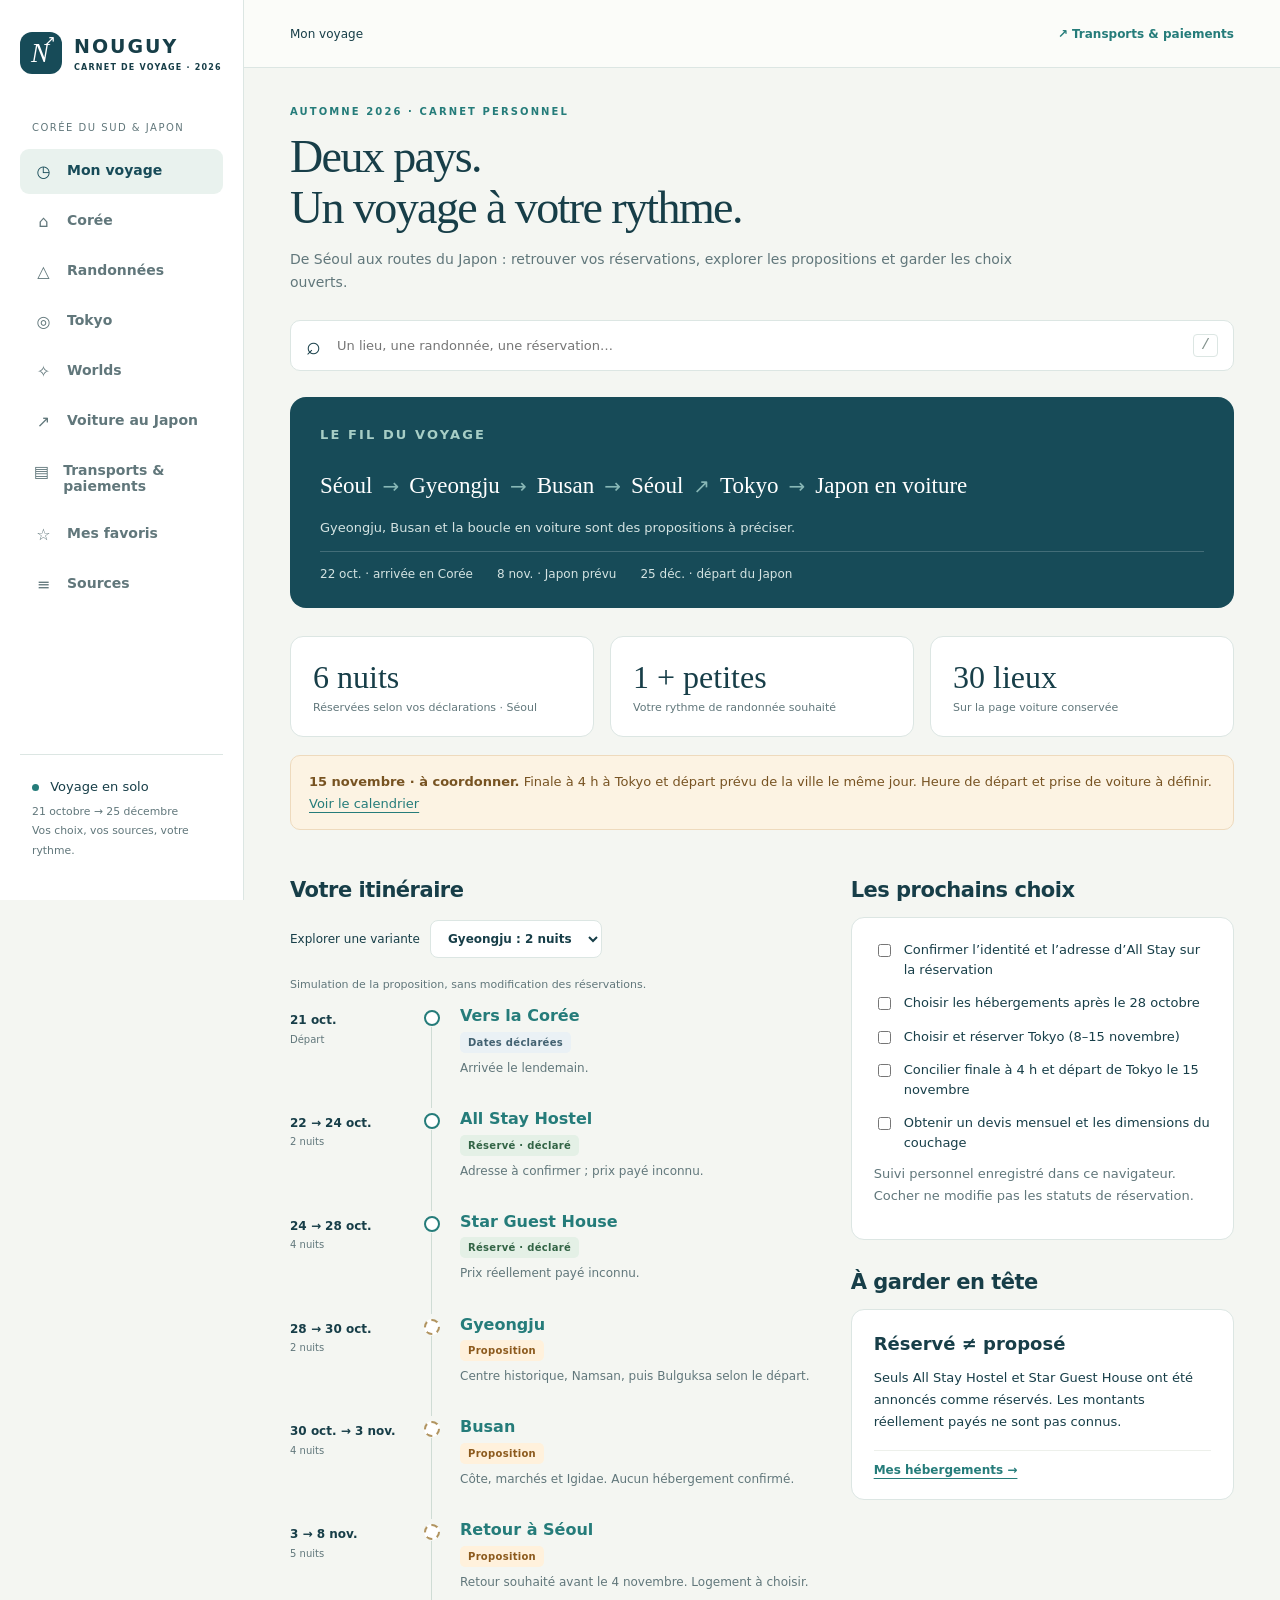
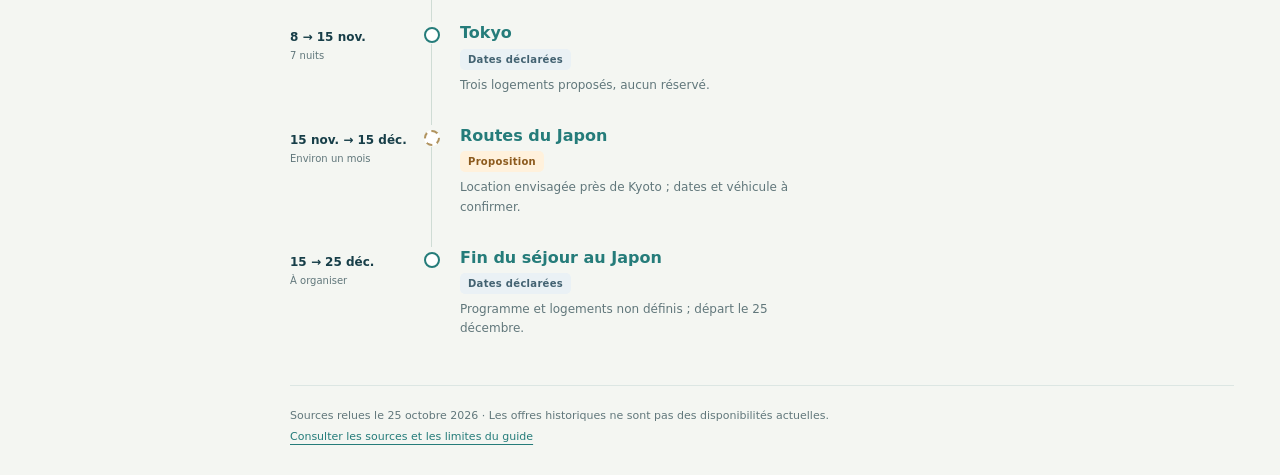
==== index.html @ 2d1d5a58 "Add files via upload" ====
<!doctype html>
<html lang="fr"><head><meta charset="utf-8"><meta name="viewport" content="width=device-width,initial-scale=1"><meta name="theme-color" content="#174b58"><title>Nouguy · Corée & Japon 2026</title><link rel="stylesheet" href="guide.css"><script defer src="guide.js"></script></head>
<body><a class="skip" href="#content">Aller au contenu</a><aside class="sidebar"><a class="brand" href="#voyage"><span class="brandmark">N<span>↗</span></span><span>NOUGUY<small>CARNET DE VOYAGE · 2026</small></span></a><div class="sidebar-label">CORÉE DU SUD & JAPON</div><nav aria-label="Rubriques du guide" id="navigation"></nav><div class="sidebar-foot"><span class="dot"></span> Voyage en solo<br><small>21 octobre → 25 décembre<br>Vos choix, vos sources, votre rythme.</small></div></aside>
<div class="app"><header class="topbar"><span id="breadcrumb">Le voyage</span><a href="#pratique">↗ Transports & paiements</a></header><main id="content" tabindex="-1"><div class="page-heading"><p class="eyebrow">AUTOMNE 2026 · CARNET PERSONNEL</p><h1 id="page-title">Deux pays.<br>Un voyage à votre rythme.</h1><p id="page-description"></p></div><div class="search-wrap"><span aria-hidden="true">⌕</span><input type="search" id="search" aria-label="Rechercher dans tout le guide" placeholder="Un lieu, une randonnée, une réservation…"><kbd>/</kbd></div><div id="search-results" hidden aria-live="polite"></div><div id="view"></div><footer>Sources relues le 25 octobre 2026 · Les offres historiques ne sont pas des disponibilités actuelles.<br><a href="#sources">Consulter les sources et les limites du guide</a></footer></main></div><div id="toast" role="status"></div></body></html>
---- guide.css ----
:root{--ink:#173e48;--muted:#61777b;--petrol:#174b58;--teal:#257c7a;--line:#dce6e3;--paper:#f4f6f2;--gold:#b97728;--white:#fff; font-family:Inter,ui-sans-serif,system-ui,-apple-system,BlinkMacSystemFont,"Segoe UI",sans-serif;color:var(--ink);background:var(--paper);font-size:15px}*{box-sizing:border-box}body{margin:0}a{color:var(--teal);text-underline-offset:4px}button,input,select{font:inherit}button,a,input,select,summary{outline-offset:4px}button{cursor:pointer}button:disabled{cursor:default}button:focus-visible,a:focus-visible,input:focus-visible,select:focus-visible,summary:focus-visible{outline:3px solid #bf8835}a:hover{color:#124c57}.skip{position:fixed;top:-80px;left:12px;z-index:99;background:white;padding:15px}.skip:focus{top:12px}.sidebar{position:fixed;inset:0 auto 0 0;width:244px;background:#fff;border-right:1px solid var(--line);padding:32px 20px;display:flex;flex-direction:column}.brand{text-decoration:none;color:var(--ink);display:flex;align-items:center;gap:12px;font-size:19px;font-weight:800;letter-spacing:2px}.brandmark{height:42px;width:42px;border-radius:12px;background:var(--petrol);color:white;display:grid;place-items:center;font:italic 27px Georgia;position:relative}.brandmark span{position:absolute;right:4px;top:0;font:15px system-ui}.brand small{font-size:8px;letter-spacing:1.2px;display:block;margin-top:6px}.sidebar-label{font-size:10px;letter-spacing:1.5px;color:var(--muted);margin:48px 12px 16px}nav{display:grid;gap:5px}nav a{display:flex;gap:14px;text-decoration:none;padding:13px 14px;color:var(--muted);border-radius:9px;font-size:14px;font-weight:550}nav a b{font-size:16px;width:19px;text-align:center;font-weight:400}nav a.active{color:var(--petrol);background:#e9f2ee;font-weight:750}nav a:hover{background:#f1f5f1}.sidebar-foot{margin-top:auto;font-size:13px;padding:24px 12px 0;border-top:1px solid var(--line)}.sidebar-foot small{color:var(--muted);display:block;line-height:1.8;margin:8px 0}.dot{display:inline-block;width:7px;height:7px;background:var(--teal);border-radius:50%;margin-right:7px}.app{margin-left:244px}.topbar{min-height:68px;border-bottom:1px solid var(--line);display:flex;align-items:center;justify-content:space-between;padding:18px 46px;font-size:12px;gap:15px;background:#fbfcf9}.topbar a{text-decoration:none;font-weight:650}main{max-width:1230px;margin:auto;padding:38px 46px 28px}.eyebrow{font-size:10px;letter-spacing:2.1px;font-weight:750;color:var(--teal);margin:0 0 15px}h1{font-family:Georgia,"Times New Roman",serif;font-weight:400;letter-spacing:-1.6px;font-size:46px;line-height:1.1;margin:0 0 15px}h2{font-size:21px;font-weight:650;letter-spacing:-.5px;margin:0 0 12px}h3{font-size:18px;margin:0 0 10px;line-height:1.35}.page-heading>p:last-child{color:var(--muted);max-width:740px;line-height:1.65;font-size:14px}.search-wrap{display:flex;align-items:center;gap:12px;margin:26px 0;border:1px solid var(--line);background:white;border-radius:10px;padding:10px 15px}.search-wrap>span{font-size:25px}.search-wrap input{width:100%;border:none;min-width:0;background:transparent;padding:4px;color:var(--ink);font-size:13px}.search-wrap kbd{color:#83928d;border:1px solid var(--line);padding:2px 7px;border-radius:4px}.hero{background:var(--petrol);color:#fff;border-radius:16px;padding:27px 30px;position:relative;overflow:hidden;margin:20px 0 28px}.hero p{color:#d4e3e2;font-size:13px;line-height:1.65}.hero .eyebrow{color:#a7cec6}.route{display:flex;align-items:center;gap:10px;flex-wrap:wrap;margin:27px 0 18px}.route a{color:white;text-decoration:none;font:23px Georgia}.route span{color:#88b7b6;font-size:20px}.hero-bottom{border-top:1px solid #ffffff30;padding-top:15px;display:flex;gap:24px;flex-wrap:wrap;font-size:12px;color:#d4e3e2}.section-head{display:flex;justify-content:space-between;align-items:center;gap:15px;margin:30px 0 15px}.section-head h2{margin:0}.section-head a{font-size:12px}.grid{display:grid;grid-template-columns:repeat(2,minmax(0,1fr));gap:16px}.grid.three{grid-template-columns:repeat(3,minmax(0,1fr))}.card{background:white;border:1px solid var(--line);border-radius:13px;padding:22px;min-width:0}.card p,.card li{line-height:1.7;font-size:13px}.card p{margin:10px 0}.card ul{padding-left:19px;margin:10px 0}.card .muted,.muted{color:var(--muted);font-size:12px;line-height:1.65}.card-top{display:flex;justify-content:space-between;gap:10px;align-items:start;margin-bottom:12px}.badge{font-size:10px;letter-spacing:.3px;font-weight:750;padding:5px 8px;border-radius:5px;display:inline-block;background:#eaf1f5;color:#436271}.badge.reserved{background:#e4f0e6;color:#326445}.badge.preference{background:#eeeafa;color:#685486}.badge.pending{background:#fff1dc;color:#8c5a1d}.badge.historical{background:#f2ede6;color:#77634d}.badge.verified{background:#dff0eb;color:#226959}.save{border:1px solid var(--line);background:white;border-radius:50%;height:30px;width:30px;color:var(--muted);flex:none}.save[aria-pressed=true]{background:#fff0d2;color:#936117;border-color:#d9bc83}.save:hover{background:#f5f5ee}.meta{font-size:11px;letter-spacing:.6px;text-transform:uppercase;color:var(--muted);margin:5px 0 8px}.price{font:30px Georgia;color:var(--teal);margin:12px 0}.price small{font:12px system-ui;color:var(--muted)}.links{display:flex;flex-wrap:wrap;gap:12px;margin-top:17px;padding-top:12px;border-top:1px solid #edf0eb;font-size:12px}.links a{font-weight:600}.notice{padding:15px 18px;background:#fcf3e3;border:1px solid #eedabd;border-radius:10px;color:#775322;font-size:13px;line-height:1.65;margin:18px 0}.notice.info{background:#eaf2f1;border-color:#d0e2dd;color:#355f61}.timeline{display:grid;gap:0}.stop{display:grid;grid-template-columns:120px 22px 1fr;gap:14px;position:relative;padding-bottom:24px}.stop:last-child{padding-bottom:0}.stop-date{font-size:12px;font-weight:700;padding-top:5px;line-height:1.7}.stop-date small{display:block;font-weight:400;color:var(--muted)}.stop-track{position:relative}.stop-track:before{content:"";height:12px;width:12px;border:2px solid var(--teal);border-radius:50%;display:block;margin-top:5px;background:white}.stop.proposed .stop-track:before{border-style:dashed;border-color:#b19460}.stop-track:after{content:"";position:absolute;left:7px;top:22px;bottom:-24px;border-left:1px solid #cfdcd5}.stop:last-child .stop-track:after{display:none}.stop h3{margin-bottom:5px;font-size:16px}.stop p{font-size:12px;margin:6px 0;color:var(--muted);line-height:1.6}.stop a{text-decoration:none}.split{display:grid;grid-template-columns:1.4fr 1fr;gap:24px;align-items:start}.checklist{display:grid;gap:13px}.check{display:flex;align-items:start;gap:10px;font-size:13px;line-height:1.55}.check input{accent-color:var(--teal);margin-top:4px;flex:none}.check:has(input:checked) span{text-decoration:line-through;color:var(--muted)}.toolbar{display:flex;gap:10px;flex-wrap:wrap;align-items:center;margin:18px 0}.toolbar label{font-size:12px}.toolbar select,.toolbar button,.button{border:1px solid var(--line);background:white;color:var(--ink);border-radius:8px;padding:10px 13px;text-decoration:none;display:inline-block;font-size:12px;font-weight:650}.toolbar button[aria-pressed=true],.button.primary{background:var(--petrol);color:white;border-color:var(--petrol)}.toolbar button:hover,.button:hover{box-shadow:0 0 0 2px #dce9e0}.table-scroll{overflow:auto;border:1px solid var(--line);border-radius:10px;background:white;margin:15px 0}table{border-collapse:collapse;width:100%;font-size:12px}th{text-align:left;background:#eaf0eb;color:#526b65;font-size:10px;letter-spacing:.5px;text-transform:uppercase}th,td{padding:13px 16px;border-bottom:1px solid var(--line);line-height:1.55;vertical-align:top}tr:last-child td{border-bottom:0}.table-scroll table{min-width:520px}details{margin-top:15px;border-top:1px solid var(--line);padding-top:12px}summary{cursor:pointer;color:var(--teal);font-size:12px;font-weight:650}details ol{font-size:13px;line-height:1.8;padding-left:20px}.stat{font:32px Georgia}.stat-label{font-size:11px;color:var(--muted);margin-top:5px}.source-note{font-size:11px;color:var(--muted);line-height:1.65;margin-top:12px}.source-card{margin-bottom:12px}.source-card a{overflow-wrap:anywhere}.empty{padding:35px;text-align:center;border:1px dashed var(--line);border-radius:12px;color:var(--muted)}#search-results{margin:20px 0}#search-results a.result{display:block;padding:15px;background:white;border:1px solid var(--line);border-radius:8px;text-decoration:none;margin:8px 0}#search-results a span{font-size:11px;display:block;color:var(--muted);margin-bottom:5px}footer{border-top:1px solid var(--line);margin-top:40px;padding-top:20px;font-size:11px;color:var(--muted);line-height:1.9}#toast{position:fixed;bottom:20px;left:50%;transform:translateX(-50%);background:var(--petrol);color:white;padding:12px 20px;border-radius:9px;font-size:13px;z-index:10;display:none}.is-hidden,[hidden]{display:none!important}.callout-number{font:40px Georgia;color:#b2cbc2}.wide{grid-column:1/-1}.small-heading{font-size:12px;letter-spacing:1px;text-transform:uppercase;color:var(--muted);margin:20px 0 10px}.trip-strip{display:flex;gap:5px;flex-wrap:wrap;margin:15px 0}.night{background:#e2ede3;border-radius:5px;padding:9px 11px;font-size:12px}.night:nth-child(n+3){background:#e5eef1}
@media(min-width:1450px){main{padding-top:48px}h1{font-size:53px}}
@media(max-width:1100px){.sidebar{width:206px;padding:25px 14px}.app{margin-left:206px}main{padding:30px 26px}.topbar{padding:17px 26px}.grid.three{grid-template-columns:1fr}.split{grid-template-columns:1fr}h1{font-size:41px}}
@media(max-width:760px){.sidebar{position:relative;width:auto;padding:18px 18px 0;border-right:0;border-bottom:1px solid var(--line)}.brand{font-size:16px}.brandmark{width:34px;height:34px}.sidebar-label,.sidebar-foot{display:none}nav{display:flex;overflow-x:auto;gap:5px;margin:16px -18px 0;padding:0 12px 10px}nav a{flex:none;padding:9px 11px;font-size:12px}nav a b{display:none}.app{margin-left:0}.topbar{padding:12px 18px;min-height:46px;font-size:10px}main{padding:27px 18px}.grid{grid-template-columns:1fr}h1{font-size:36px}.hero{padding:22px}.route a{font-size:20px}.route{gap:8px}.card{padding:19px}.stop{grid-template-columns:85px 18px 1fr;gap:10px}.stop-date{font-size:11px}.page-heading>p:last-child{font-size:13px}.section-head{align-items:start}.section-head h2{font-size:19px}.search-wrap kbd{display:none}.toolbar select{max-width:100%}}
@media print{.sidebar,.topbar,.search-wrap,.save,.toolbar,footer{display:none}.app{margin:0}main{max-width:none;padding:0}.card{break-inside:avoid}.hero{color:var(--ink);background:white}.hero p,.hero a{color:var(--ink)}details>ol{display:block}}

.hero>a:not(.button){color:#d9eee6}.hero>a:not(.button):hover{color:#fff}.card[id]{scroll-margin-top:24px}
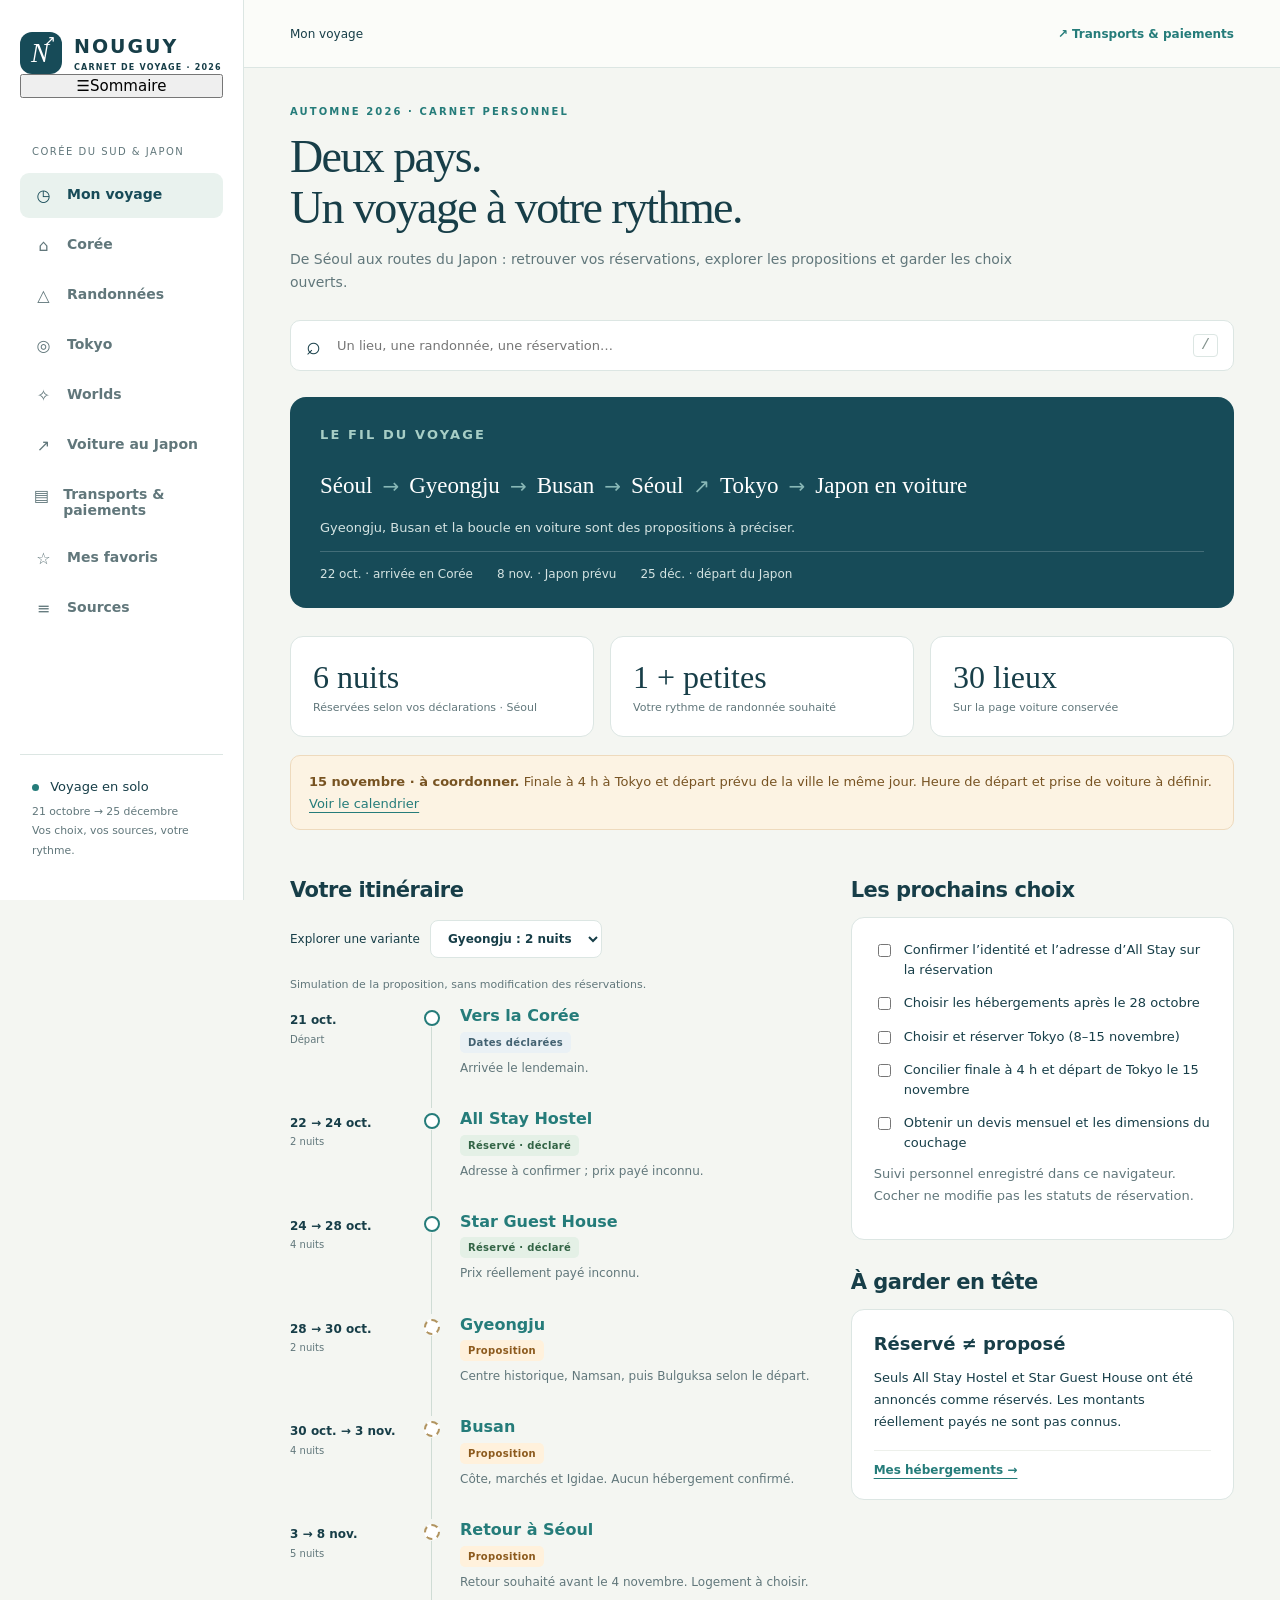
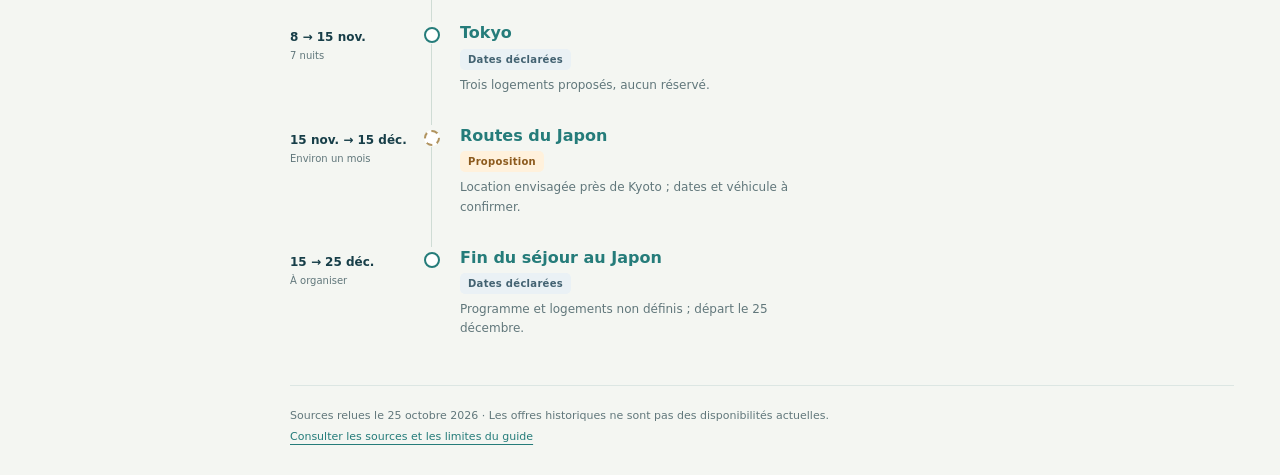
==== commit b4c3ea36: "Ajoute bouton Sommaire sur mobile" ====
--- a/index.html
+++ b/index.html
@@ -1,4 +1,4 @@
 <!doctype html>
 <html lang="fr"><head><meta charset="utf-8"><meta name="viewport" content="width=device-width,initial-scale=1"><meta name="theme-color" content="#174b58"><title>Nouguy · Corée & Japon 2026</title><link rel="stylesheet" href="guide.css"><script defer src="guide.js"></script></head>
-<body><a class="skip" href="#content">Aller au contenu</a><aside class="sidebar"><a class="brand" href="#voyage"><span class="brandmark">N<span>↗</span></span><span>NOUGUY<small>CARNET DE VOYAGE · 2026</small></span></a><div class="sidebar-label">CORÉE DU SUD & JAPON</div><nav aria-label="Rubriques du guide" id="navigation"></nav><div class="sidebar-foot"><span class="dot"></span> Voyage en solo<br><small>21 octobre → 25 décembre<br>Vos choix, vos sources, votre rythme.</small></div></aside>
+<body><a class="skip" href="#content">Aller au contenu</a><aside class="sidebar"><a class="brand" href="#voyage"><span class="brandmark">N<span>↗</span></span><span>NOUGUY<small>CARNET DE VOYAGE · 2026</small></span></a><button class="menu-toggle" id="menu-toggle" type="button" aria-controls="navigation" aria-expanded="false" aria-label="Ouvrir le sommaire"><span aria-hidden="true">☰</span><span>Sommaire</span></button><div class="sidebar-label">CORÉE DU SUD & JAPON</div><nav aria-label="Rubriques du guide" id="navigation"></nav><div class="sidebar-foot"><span class="dot"></span> Voyage en solo<br><small>21 octobre → 25 décembre<br>Vos choix, vos sources, votre rythme.</small></div></aside>
 <div class="app"><header class="topbar"><span id="breadcrumb">Le voyage</span><a href="#pratique">↗ Transports & paiements</a></header><main id="content" tabindex="-1"><div class="page-heading"><p class="eyebrow">AUTOMNE 2026 · CARNET PERSONNEL</p><h1 id="page-title">Deux pays.<br>Un voyage à votre rythme.</h1><p id="page-description"></p></div><div class="search-wrap"><span aria-hidden="true">⌕</span><input type="search" id="search" aria-label="Rechercher dans tout le guide" placeholder="Un lieu, une randonnée, une réservation…"><kbd>/</kbd></div><div id="search-results" hidden aria-live="polite"></div><div id="view"></div><footer>Sources relues le 25 octobre 2026 · Les offres historiques ne sont pas des disponibilités actuelles.<br><a href="#sources">Consulter les sources et les limites du guide</a></footer></main></div><div id="toast" role="status"></div></body></html>
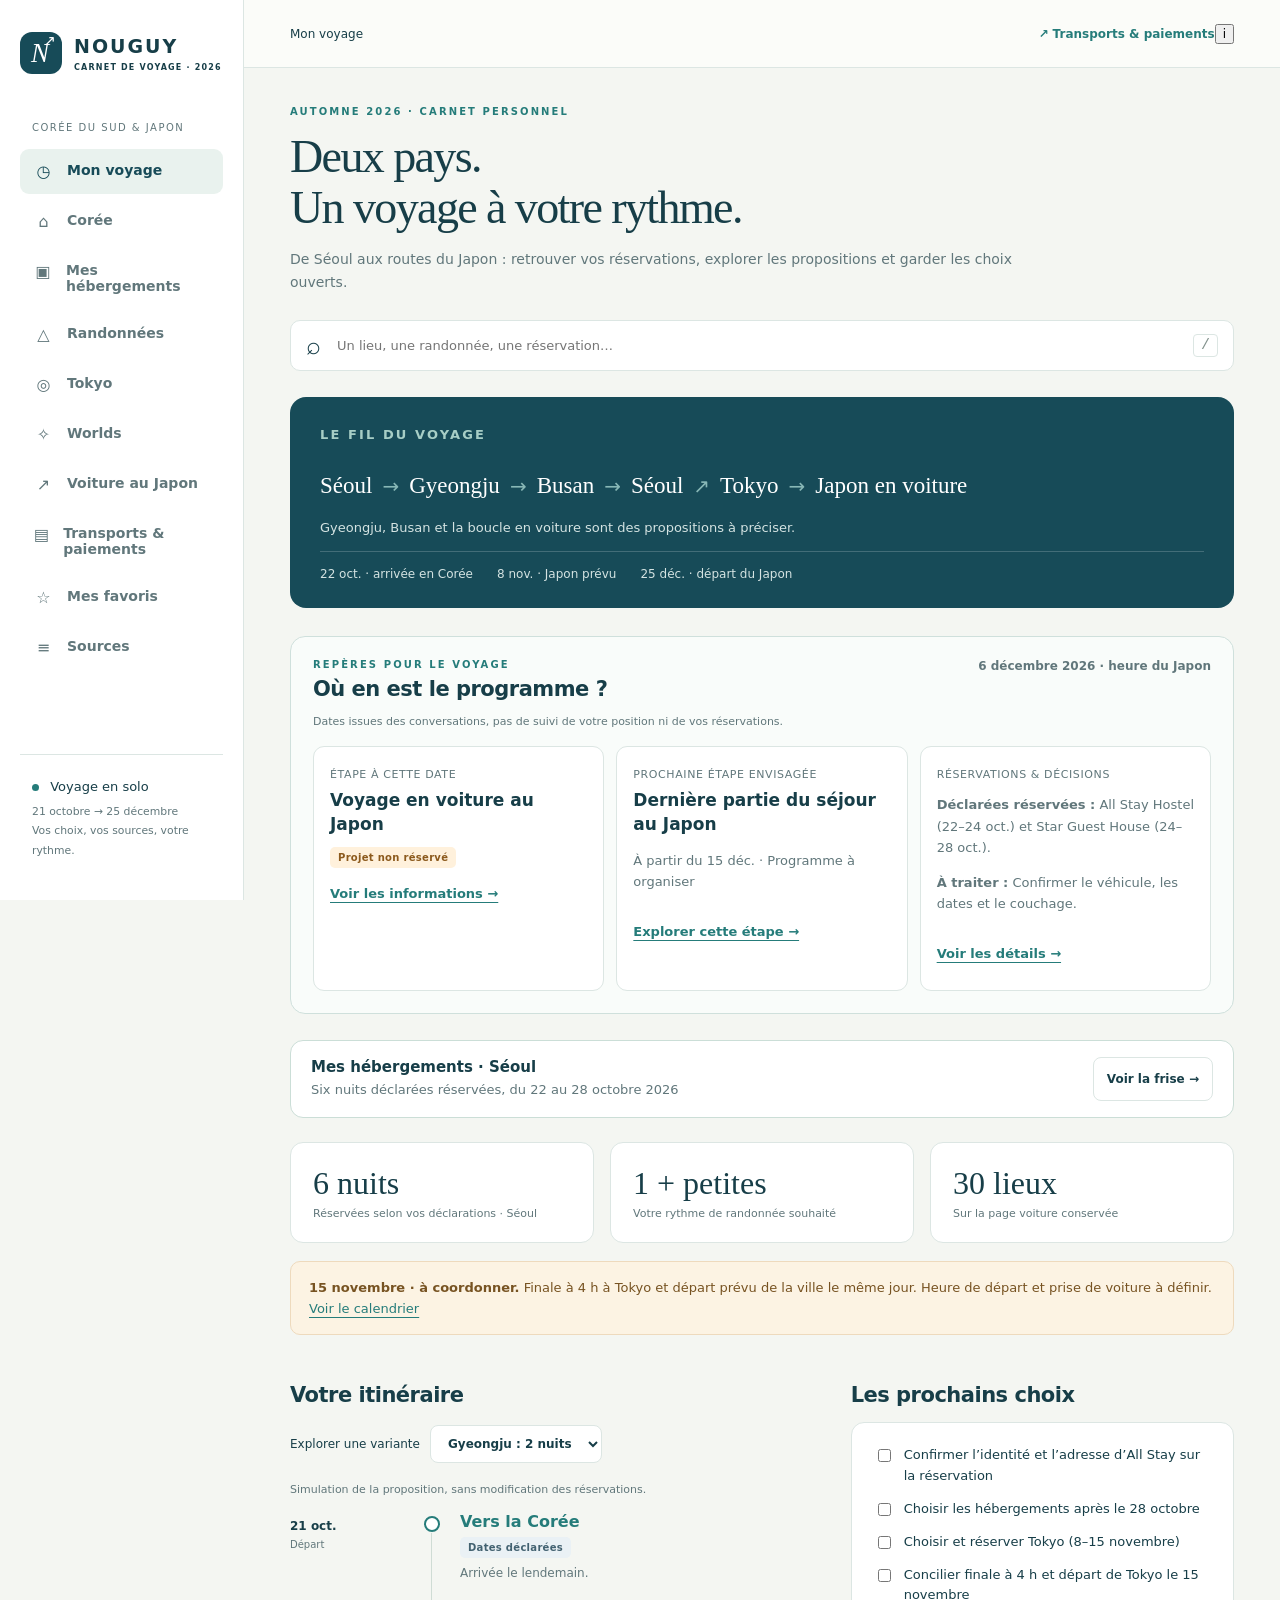
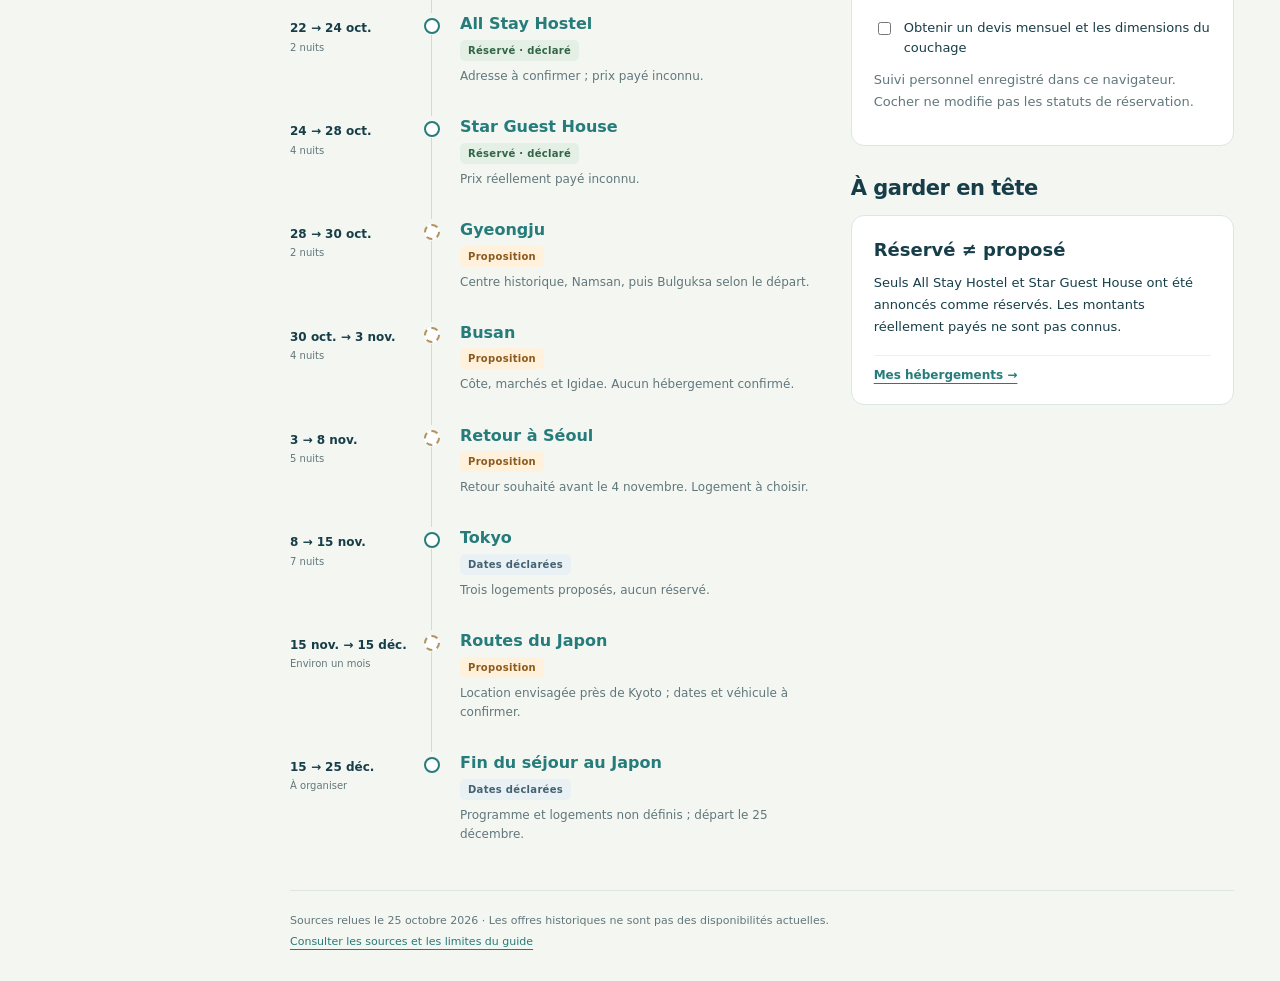
==== commit 1de1f5a4: "Ajoute bouton info et mode d'emploi dans une modale" ====
--- a/index.html
+++ b/index.html
@@ -1,4 +1,19 @@
 <!doctype html>
 <html lang="fr"><head><meta charset="utf-8"><meta name="viewport" content="width=device-width,initial-scale=1"><meta name="theme-color" content="#174b58"><title>Nouguy · Corée & Japon 2026</title><link rel="stylesheet" href="guide.css"><script defer src="guide.js"></script></head>
 <body><a class="skip" href="#content">Aller au contenu</a><aside class="sidebar"><a class="brand" href="#voyage"><span class="brandmark">N<span>↗</span></span><span>NOUGUY<small>CARNET DE VOYAGE · 2026</small></span></a><button class="menu-toggle" id="menu-toggle" type="button" aria-controls="navigation" aria-expanded="false" aria-label="Ouvrir le sommaire"><span aria-hidden="true">☰</span><span>Sommaire</span></button><div class="sidebar-label">CORÉE DU SUD & JAPON</div><nav aria-label="Rubriques du guide" id="navigation"></nav><div class="sidebar-foot"><span class="dot"></span> Voyage en solo<br><small>21 octobre → 25 décembre<br>Vos choix, vos sources, votre rythme.</small></div></aside>
-<div class="app"><header class="topbar"><span id="breadcrumb">Le voyage</span><a href="#pratique">↗ Transports & paiements</a></header><main id="content" tabindex="-1"><div class="page-heading"><p class="eyebrow">AUTOMNE 2026 · CARNET PERSONNEL</p><h1 id="page-title">Deux pays.<br>Un voyage à votre rythme.</h1><p id="page-description"></p></div><div class="search-wrap"><span aria-hidden="true">⌕</span><input type="search" id="search" aria-label="Rechercher dans tout le guide" placeholder="Un lieu, une randonnée, une réservation…"><kbd>/</kbd></div><div id="search-results" hidden aria-live="polite"></div><div id="view"></div><footer>Sources relues le 25 octobre 2026 · Les offres historiques ne sont pas des disponibilités actuelles.<br><a href="#sources">Consulter les sources et les limites du guide</a></footer></main></div><div id="toast" role="status"></div></body></html>
+<div class="app"><header class="topbar"><span id="breadcrumb">Le voyage</span><div class="topbar-actions"><a href="#pratique">↗ Transports & paiements</a><button type="button" class="info-trigger" id="info-trigger" aria-haspopup="dialog" aria-controls="info-dialog" aria-label="Informations : comment utiliser le site" title="Mode d’emploi">i</button></div></header><main id="content" tabindex="-1"><div class="page-heading"><p class="eyebrow">AUTOMNE 2026 · CARNET PERSONNEL</p><h1 id="page-title">Deux pays.<br>Un voyage à votre rythme.</h1><p id="page-description"></p></div><div class="search-wrap"><span aria-hidden="true">⌕</span><input type="search" id="search" aria-label="Rechercher dans tout le guide" placeholder="Un lieu, une randonnée, une réservation…"><kbd>/</kbd></div><div id="search-results" hidden aria-live="polite"></div><div id="view"></div><footer>Sources relues le 25 octobre 2026 · Les offres historiques ne sont pas des disponibilités actuelles.<br><a href="#sources">Consulter les sources et les limites du guide</a></footer></main></div>
+<dialog id="info-dialog" class="info-dialog" aria-labelledby="info-title" aria-describedby="info-desc">
+  <div class="info-dialog-head">
+    <div><p class="eyebrow">MODE D’EMPLOI · NOUGUY 2026</p><h2 id="info-title">Comment utiliser ce carnet ?</h2><p id="info-desc">Le guide rassemble les informations retrouvées dans six conversations sur la Corée et le Japon. Il fonctionne sur ordinateur et téléphone Android.</p></div>
+    <button type="button" class="info-close" id="info-close" aria-label="Fermer le mode d’emploi">×</button>
+  </div>
+  <div class="info-dialog-body">
+    <section><h3><span>01</span> Se déplacer dans le guide</h3><p>Sur Android, appuyer sur <strong>Sommaire</strong> pour afficher les rubriques. Sur ordinateur, elles sont dans le menu latéral. <strong>Mon voyage</strong> rassemble le programme ; son encadré « étape à cette date » se base sur le calendrier prévu, <em>pas</em> sur une localisation GPS.</p></section>
+    <section><h3><span>02</span> Rechercher une information</h3><p>La barre de recherche retrouve les randonnées, hôtels, lieux des Worlds, rubriques et <strong>30 emplacements automobiles</strong>. Essayer un nom, une ville, une région ou une adresse japonaise. Sur ordinateur, la touche <kbd>/</kbd> place le curseur dans la recherche.</p></section>
+    <section><h3><span>03</span> Hébergements et itinéraire</h3><p><strong>Mes hébergements</strong> présente la frise des six nuits à Séoul, annoncées réservées dans les conversations. Les autres nuits et étapes sont des <strong>propositions</strong> sauf mention explicite. Les offres comparées à Tokyo et leurs prix sont historiques, non des disponibilités actuelles.</p></section>
+    <section><h3><span>04</span> Carte automobile</h3><p>Ouvrir <strong>Voiture au Japon</strong> puis la carte : cinq régions, 30 fiches, tarifs publiés, restrictions et liens externes. Cliquer sur une épingle ou une fiche pour lire les détails. <strong>Les épingles sont approximatives :</strong> ne jamais naviguer directement vers leur position. Vérifier l’établissement et l’entrée du parking dans Google Maps et sur la fiche source avant de rouler. Certains sites sont fermés ou soumis à des restrictions saisonnières.</p></section>
+    <section><h3><span>05</span> Favoris et sauvegarde</h3><p>L’étoile <strong>☆</strong> ajoute une randonnée, un hôtel, une piste Worlds ou un emplacement auto aux <strong>Mes favoris</strong>. Les cases de la liste « prochains choix » y sont conservées également. Ces données sont stockées <strong>dans le navigateur actuel seulement</strong>, sans compte ni synchronisation automatique. Dans Mes favoris, choisir <strong>Exporter mes choix</strong> pour obtenir un fichier JSON, puis <strong>Importer</strong> sur l’autre appareil ; l’import remplace les choix existants après confirmation.</p></section>
+    <section><h3><span>06</span> Sources, limites et connexion</h3><p>La rubrique <strong>Sources</strong> donne accès aux six conversations et à leurs extractions. Les dates, réservations et préférences sont reprises de ces échanges ; les prix, accès, horaires et événements peuvent avoir changé. Le guide ne réserve rien et ne suit pas les déplacements. Le site, le fond routier détaillé, Google Maps et les liens externes demandent une connexion : <strong>un véritable mode hors ligne n’est pas encore prévu</strong>.</p></section>
+  </div>
+  <div class="info-dialog-foot"><a href="#favoris" data-info-navigate>Voir mes favoris</a><a href="#sources" data-info-navigate>Consulter les sources</a><button type="button" class="info-done" id="info-done">Compris</button></div>
+</dialog><div id="toast" role="status"></div></body></html>
--- a/guide.css
+++ b/guide.css
@@ -5,3 +5,113 @@
 @media print{.sidebar,.topbar,.search-wrap,.save,.toolbar,footer{display:none}.app{margin:0}main{max-width:none;padding:0}.card{break-inside:avoid}.hero{color:var(--ink);background:white}.hero p,.hero a{color:var(--ink)}details>ol{display:block}}
 
 .hero>a:not(.button){color:#d9eee6}.hero>a:not(.button):hover{color:#fff}.card[id]{scroll-margin-top:24px}
+
+/* Navigation Android et repères contextuels : contenus historiques inchangés. */
+.menu-toggle{display:none;align-items:center;justify-content:center;gap:8px;min-height:46px;padding:8px 13px;border-radius:9px;border:1px solid var(--line);background:#fff;color:var(--petrol);font-size:14px;font-weight:750}
+.menu-toggle span:first-child{font-size:19px}
+.trip-now{border:1px solid #cfe0dc;background:#f9fcfa;border-radius:15px;padding:22px;margin:0 0 26px}
+.trip-now-header{display:flex;align-items:start;justify-content:space-between;gap:12px;flex-wrap:wrap}
+.trip-now-header .eyebrow{margin-bottom:7px}.trip-now-header h2{margin:0}
+.trip-date{font-size:12px;color:var(--muted);font-weight:650}
+.trip-now-grid{display:grid;grid-template-columns:repeat(3,minmax(0,1fr));gap:12px;margin-top:15px}
+.trip-now-item{border:1px solid var(--line);background:#fff;border-radius:11px;padding:16px;min-width:0}
+.trip-now-item h3{font-size:17px;line-height:1.4;margin:7px 0 10px}
+.trip-now-item p{font-size:13px;color:var(--muted);line-height:1.65}
+.trip-now-item a{display:inline-flex;align-items:center;min-height:40px;margin-top:6px;font-size:13px;font-weight:700}
+@media(max-width:1100px){.trip-now-grid{grid-template-columns:1fr}}
+@media(max-width:760px){
+ .sidebar{position:sticky;top:0;z-index:50;display:grid;grid-template-columns:minmax(0,1fr) auto;align-items:center;padding:10px 16px;gap:8px;background:#fff}
+ .sidebar .brand{min-width:0}
+ .sidebar .brandmark{width:38px;height:38px;flex:none}
+ .menu-toggle{display:inline-flex}
+ .sidebar nav{display:none;grid-column:1/-1;max-height:67dvh;overflow-y:auto;overscroll-behavior:contain;gap:2px;margin:5px -16px -10px;padding:8px 16px 14px;background:#fff;border-top:1px solid var(--line);box-shadow:0 8px 16px #173e4815}
+ .sidebar.menu-open nav{display:grid}
+ .sidebar nav a{display:flex;align-items:center;min-height:46px;padding:10px 13px;font-size:14px}
+ .sidebar nav a b{display:inline-block}
+ .card p,.card li{font-size:14px}
+ .card .muted,.muted,.source-note{font-size:13px}
+ .toolbar button,.toolbar select,.button,.save{min-height:44px}
+ .save{width:44px;height:44px;font-size:20px}
+ .search-wrap{min-height:48px}
+ .search-wrap input{font-size:16px}
+ .trip-now{padding:16px}
+ .trip-now-grid{grid-template-columns:1fr}
+ .trip-now-item{padding:14px}
+ .trip-now-item a{min-height:44px}
+ #content,.card[id]{scroll-margin-top:82px}
+}
+@media print{.menu-toggle{display:none!important}.trip-now{break-inside:avoid}}
+
+/* Hébergements à Séoul : frise accessible avec codes visuels distincts. */
+.stay-quicklink{display:flex;align-items:center;justify-content:space-between;gap:18px;background:#fff;border:1px solid #cbded7;border-radius:13px;padding:16px 20px;margin:0 0 24px}
+.stay-quicklink>div{display:grid;gap:5px}
+.stay-quicklink strong{font-size:15px}
+.stay-quicklink span{font-size:13px;line-height:1.4;color:var(--muted)}
+.stay-quicklink .button{display:inline-flex;align-items:center;justify-content:center;min-height:44px;white-space:nowrap}
+.stay-intro{display:flex;align-items:center;justify-content:space-between;gap:18px;background:#eaf3ed;border:1px solid #cbded4;border-radius:14px;padding:22px 24px;margin:20px 0}
+.stay-intro h2{font:400 30px Georgia,serif}
+.stay-intro p:not(.eyebrow){color:#435e5e;line-height:1.7;font-size:13px;margin:0;max-width:660px}
+.stay-intro-total{display:grid;place-items:center;border-radius:12px;background:#fff;min-width:96px;padding:13px}
+.stay-intro-total strong{font:400 42px Georgia,serif;line-height:1}
+.stay-intro-total span{color:var(--muted);font-size:11px;text-align:center;margin-top:7px}
+.stay-panel{border:1px solid var(--line);background:white;border-radius:14px;padding:22px 24px}
+.stay-panel h2{font-size:20px;margin-bottom:16px}
+.stay-nights{list-style:none;display:grid;grid-template-columns:repeat(6,minmax(0,1fr));gap:8px;margin:0;padding:0}
+.stay-night{min-width:0;min-height:122px;display:flex;flex-direction:column;justify-content:space-between;gap:8px;border:1px solid transparent;border-radius:9px;padding:12px 10px}
+.stay-night.allstay{background:#e1eff6;border-color:#bdd9e6;color:#22536a}
+.stay-night.star{background:#e0f1e5;border-color:#bedec8;color:#245939}
+.stay-day{font-size:15px;font-weight:800}
+.stay-name{font-size:13px;font-weight:750;line-height:1.35;overflow-wrap:anywhere}
+.stay-night small{font-size:10px;line-height:1.35}
+.stay-legend{display:flex;flex-wrap:wrap;gap:12px 22px;padding:18px 0 3px;font-size:12px;color:var(--muted)}
+.stay-legend>span{display:inline-flex;align-items:center;gap:8px}
+.stay-legend-dot{width:12px;height:12px;display:inline-block;border-radius:3px}
+.stay-legend-dot.allstay{background:#77b0cf}
+.stay-legend-dot.star{background:#70b985}
+.stay-detail-grid .card{border-top:4px solid #a9c6ce}
+.stay-detail-grid .card:nth-child(2){border-top-color:#78b690}
+.stay-range{color:var(--muted);font-size:12px;font-weight:700}
+.stay-future{display:grid;grid-template-columns:repeat(5,minmax(0,1fr));gap:10px}
+.stay-future-item{background:#fff;border:1px dashed #cfddd7;border-radius:10px;padding:14px;display:flex;flex-direction:column;align-items:flex-start;gap:8px}
+.stay-future-item span{font-size:11px;color:var(--muted)}
+.stay-future-item strong{font-size:16px}
+.stay-future-item small{font-size:12px;line-height:1.5;color:var(--muted);flex:1}
+.stay-future-item a{font-size:12px;font-weight:750;padding:8px 0}
+@media(max-width:1100px){.stay-future{grid-template-columns:repeat(3,minmax(0,1fr))}}
+@media(max-width:760px){
+ .stay-quicklink{flex-wrap:wrap;padding:14px}
+ .stay-quicklink .button{width:100%}
+ .stay-intro{padding:17px;gap:10px;align-items:flex-start}
+ .stay-intro h2{font-size:25px}
+ .stay-intro-total{min-width:72px;padding:9px}
+ .stay-intro-total strong{font-size:32px}
+ .stay-intro-total span{font-size:10px}
+ .stay-panel{padding:16px}
+ .stay-nights{grid-template-columns:repeat(3,minmax(0,1fr));gap:7px}
+ .stay-night{padding:10px 8px;min-height:111px}
+ .stay-name{font-size:12px}
+ .stay-future{grid-template-columns:1fr}
+ .stay-future-item{padding:13px}
+ .stay-future-item a{display:inline-flex;align-items:center;min-height:42px}
+}
+@media print{.stay-intro,.stay-panel,.stay-future-item{break-inside:avoid}}
+
+/* Favoris partagés entre le guide et la carte, export/import local. */
+.park-shortcard .card-top{align-items:center}
+.park-shortcard .park-price{font-size:19px;font-weight:750;color:var(--petrol)}
+.park-shortcard .park-price small{font-size:11px;font-weight:400;color:var(--muted)}
+.park-shortcard .park-warning{color:#863f22;background:#fff3e9;border:1px solid #f0cbb9;border-radius:7px;padding:9px 11px;font-weight:700}
+.favorites-summary{display:flex;justify-content:space-between;align-items:center;gap:14px;flex-wrap:wrap;margin:5px 0 23px}
+.favorites-summary h2{margin-bottom:5px}
+.favorites-summary p{margin:0;font-size:13px;line-height:1.5;color:var(--muted)}
+.favorites-summary .button{min-height:44px;display:inline-flex;align-items:center}
+.backup-panel{margin:26px 0 12px;padding:23px;background:#fff;border:1px solid var(--line);border-radius:14px}
+.backup-panel p{font-size:13px;line-height:1.7;color:var(--muted)}
+.backup-actions{display:flex;gap:12px;flex-wrap:wrap;margin:15px 0}
+.backup-actions .button,.backup-import-label{min-height:46px;display:inline-flex;align-items:center;justify-content:center;padding:10px 16px;font-weight:700;font-size:13px;border-radius:8px;cursor:pointer}
+.backup-actions .button{border:1px solid var(--petrol)}
+.backup-import-label{border:1px solid #86adb2;background:#eef6f4;color:var(--petrol)}
+.visually-hidden{position:absolute!important;width:1px;height:1px;overflow:hidden;clip-path:inset(50%);white-space:nowrap}
+.backup-import-label:focus-within{outline:3px solid #bf8835}
+#search-results .park-shortcard{margin-bottom:12px}
+@media(max-width:760px){.backup-panel{padding:17px}.backup-actions>*{width:100%}}
